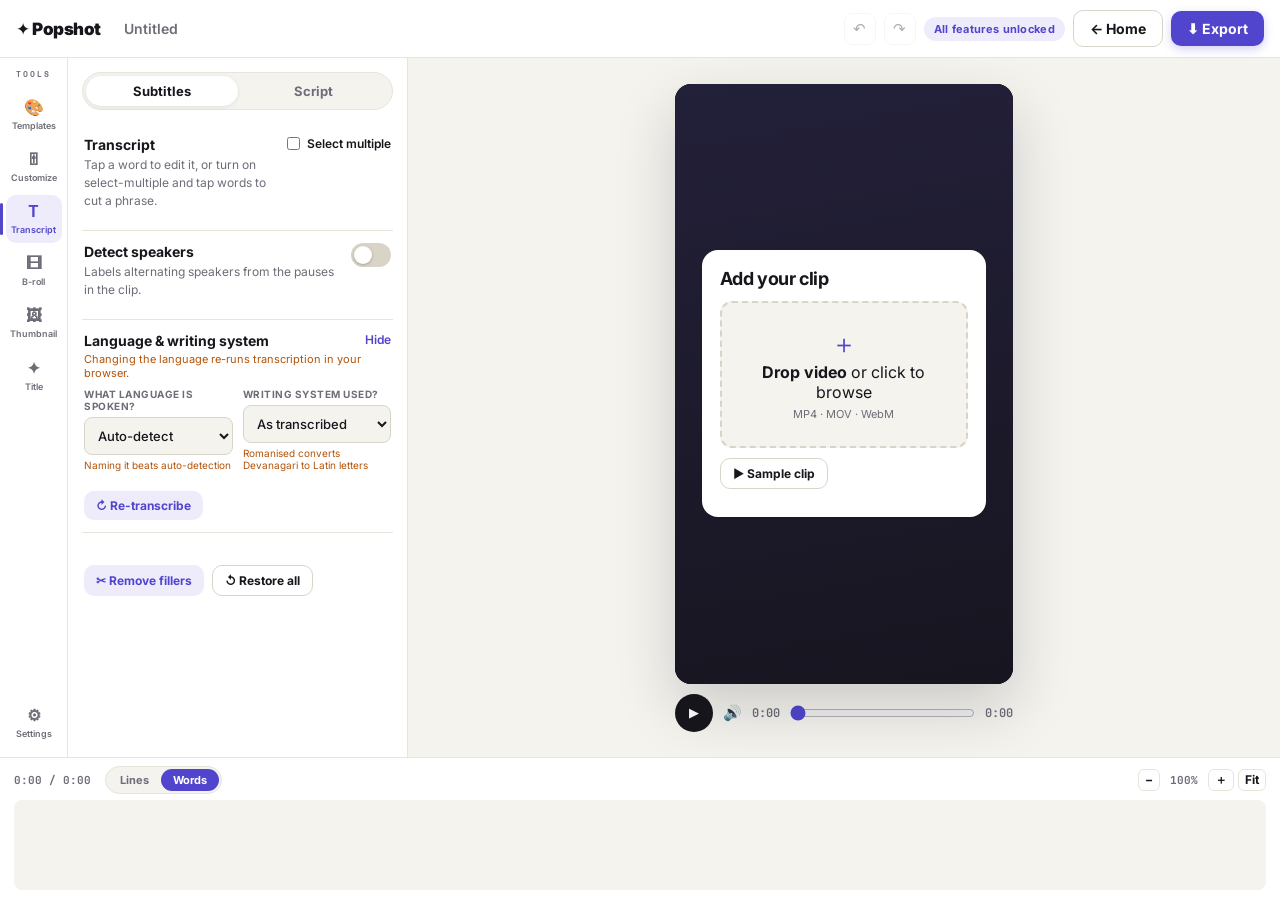
==== editor.html @ a03ca26f "Split-layer typography, live template previews, multilingual default - Engine: splitHero styles rend" ====
<!DOCTYPE html>
<html lang="en">
<head>
<meta charset="UTF-8">
<meta name="viewport" content="width=device-width, initial-scale=1.0">
<title>Popshot Editor</title>
<link rel="preconnect" href="https://fonts.googleapis.com">
<link rel="preconnect" href="https://fonts.gstatic.com" crossorigin>
<link id="gfonts" rel="stylesheet" href="">
<link rel="stylesheet" href="css/editor.css">
</head>
<body>

<header class="topbar">
  <a class="logo" href="index.html">✦ Popshot</a>
  <input class="proj-name" id="projName" value="Untitled" spellcheck="false" aria-label="Project name">
  <div class="topbar-right">
    <button class="tb-icon" id="undoBtn" title="Undo (⌘Z)" disabled>↶</button>
    <button class="tb-icon" id="redoBtn" title="Redo (⇧⌘Z)" disabled>↷</button>
    <span class="pill pill-soft">All features unlocked</span>
    <a class="btn btn-plain" href="index.html">← Home</a>
    <button class="btn btn-primary" id="exportOpenBtn">⬇ Export</button>
  </div>
</header>

<div class="studio">

  <!-- ── Tool rail ─────────────────────────────────────────────── -->
  <nav class="rail" id="rail">
    <span class="rail-label">TOOLS</span>
    <button class="rail-btn" data-tool="templates" title="Templates"><i>🎨</i><span>Templates</span></button>
    <button class="rail-btn" data-tool="customize" title="Customize"><i>🎚</i><span>Customize</span></button>
    <button class="rail-btn active" data-tool="transcript" title="Transcript"><i>T</i><span>Transcript</span></button>
    <button class="rail-btn" data-tool="broll" title="B-roll"><i>🎞</i><span>B-roll</span></button>
    <button class="rail-btn" data-tool="thumbnail" title="Thumbnail"><i>🖼</i><span>Thumbnail</span></button>
    <button class="rail-btn" data-tool="title" title="Title"><i>✦</i><span>Title</span></button>
    <button class="rail-btn rail-bottom" data-tool="settings" title="Settings"><i>⚙︎</i><span>Settings</span></button>
  </nav>

  <!-- ── Tool panel ────────────────────────────────────────────── -->
  <aside class="tool-panel" id="toolPanel">

    <!-- TRANSCRIPT -->
    <section class="tp" id="tp-transcript">
      <div class="tp-tabs">
        <button class="tp-tab active" data-ttab="subtitles">Subtitles</button>
        <button class="tp-tab" data-ttab="script">Script</button>
      </div>

      <div id="ttab-subtitles">
        <div class="tp-block">
          <div class="tp-row">
            <div>
              <h3>Transcript</h3>
              <p class="tp-hint">Tap a word to edit it, or turn on select-multiple and tap words to cut a phrase.</p>
            </div>
            <label class="tp-check"><input type="checkbox" id="multiSelect"> Select multiple</label>
          </div>
          <div class="tp-actions" id="multiActions" hidden>
            <button class="btn btn-small" id="cutSelBtn">✂ Cut selected</button>
            <button class="btn btn-small btn-plain" id="clearSelBtn">Clear</button>
          </div>
        </div>

        <div class="tp-block tp-row">
          <div>
            <h3>Detect speakers</h3>
            <p class="tp-hint">Labels alternating speakers from the pauses in the clip.</p>
          </div>
          <label class="switch"><input type="checkbox" id="speakersToggle"><span></span></label>
        </div>

        <div class="tp-block">
          <div class="tp-row">
            <h3>Language &amp; writing system</h3>
            <button class="tp-link" id="langHide">Hide</button>
          </div>
          <div id="langBody">
            <p class="tp-warn">Changing the language re-runs transcription in your browser.</p>
            <div class="tp-two">
              <label class="tp-field"><span>WHAT LANGUAGE IS SPOKEN?</span>
                <select id="langSel">
                  <option value="">Auto-detect</option>
                  <option value="en">English</option>
                  <option value="hi">Hindi</option>
                  <option value="es">Spanish</option>
                  <option value="fr">French</option>
                  <option value="de">German</option>
                  <option value="pt">Portuguese</option>
                  <option value="ar">Arabic</option>
                </select>
                <small>Naming it beats auto-detection</small>
              </label>
              <label class="tp-field"><span>WRITING SYSTEM USED?</span>
                <select id="scriptSel">
                  <option value="native">As transcribed</option>
                  <option value="roman">Romanised — kya haal</option>
                </select>
                <small>Romanised converts Devanagari to Latin letters</small>
              </label>
            </div>
            <button class="btn btn-small" id="retranscribeBtn">↻ Re-transcribe</button>
          </div>
        </div>

        <div class="tp-lines" id="tpLines"></div>
        <div class="tp-block tp-actions">
          <button class="btn btn-small" id="fillerBtn">✂ Remove fillers</button>
          <button class="btn btn-small btn-plain" id="restoreBtn">↺ Restore all</button>
          <span class="tp-count" id="wordCount"></span>
        </div>
      </div>

      <div id="ttab-script" hidden>
        <div class="tp-block">
          <h3>Script</h3>
          <p class="tp-hint">The clip as prose — cut words are struck through. Copy it anywhere.</p>
          <div class="script-view" id="scriptView"></div>
          <button class="btn btn-small" id="copyScriptBtn">⧉ Copy script</button>
        </div>
      </div>
    </section>

    <!-- TEMPLATES -->
    <section class="tp" id="tp-templates" hidden>
      <div class="tp-block">
        <h3>Templates</h3>
        <p class="tp-hint">Every style sets the fonts, colors, emphasis and motion. The words stay.</p>
      </div>
      <div class="cat-tabs" id="catTabs"></div>
      <p class="cat-desc" id="catDesc"></p>
      <div class="style-grid" id="styleGrid"></div>
    </section>

    <!-- CUSTOMIZE -->
    <section class="tp" id="tp-customize" hidden>
      <div class="tp-block">
        <h3>Customize <span class="ft-style" id="ftStyleName"></span></h3>
        <p class="tp-hint">Fine-tune the selected style — or drag the caption right on the video.</p>
      </div>
      <div class="tp-block ft-grid">
        <label class="tp-field"><span>Text size <b id="ftSizeVal">100%</b></span>
          <input type="range" id="ftSize" min="60" max="170" value="100" step="5">
        </label>
        <label class="tp-field"><span>Vertical position <b id="ftPosVal">auto</b></span>
          <input type="range" id="ftPos" min="15" max="90" value="74" step="1">
        </label>
        <label class="tp-field" id="ftHeroRow" hidden><span>Hero word position <b id="ftHeroVal">auto</b></span>
          <input type="range" id="ftHero" min="6" max="90" value="17" step="1">
        </label>
        <label class="tp-field"><span>Words per caption <b id="ftWordsVal">auto</b></span>
          <input type="range" id="ftWords" min="1" max="8" value="4" step="1">
        </label>
        <label class="tp-field"><span>Letter case</span>
          <select id="ftCase">
            <option value="">Style default</option>
            <option value="upper">UPPERCASE</option>
            <option value="lower">lowercase</option>
            <option value="none">As spoken</option>
          </select>
        </label>
        <label class="tp-field color-field"><span>Text color</span>
          <input type="color" id="ftText" value="#ffffff">
        </label>
        <label class="tp-field color-field"><span>Highlight color</span>
          <input type="color" id="ftActive" value="#ffe600">
        </label>
      </div>
      <div class="tp-block">
        <button class="btn btn-small btn-plain" id="ftReset">↺ Reset to style defaults</button>
      </div>
      <div class="tp-block" id="speakerCard" hidden>
        <h3>Speaker label</h3>
        <div class="tp-two">
          <label class="tp-field"><span>Name</span><input type="text" id="spkName" placeholder="Neha Sharma"></label>
          <label class="tp-field"><span>Role</span><input type="text" id="spkRole" placeholder="Founder"></label>
        </div>
      </div>
    </section>

    <!-- B-ROLL -->
    <section class="tp" id="tp-broll" hidden>
      <div class="tp-block">
        <h3>B-roll</h3>
        <p class="tp-hint">Cutaway images or clips that cover the video while your captions keep going. Paste or drop anywhere, or add at the playhead below. Drag blocks on the timeline to move and trim.</p>
        <button class="btn btn-small" id="brollAddBtn">＋ Add at playhead</button>
        <input type="file" id="brollFile" accept="image/*,video/*" hidden>
      </div>
      <div class="tp-block">
        <div class="broll-list" id="brollList"><p class="tp-hint">No b-roll yet.</p></div>
      </div>
    </section>

    <!-- THUMBNAIL -->
    <section class="tp" id="tp-thumbnail" hidden>
      <div class="tp-block">
        <h3>Thumbnail</h3>
        <p class="tp-hint">Four cover concepts from the same clip.</p>
        <label class="tp-field"><span>Frame</span>
          <input type="range" id="thumbScrub" min="0" max="100" value="12" step="0.1">
        </label>
      </div>
      <div class="concept-grid" id="conceptGrid">
        <button class="concept" data-style="clean"><canvas width="180" height="320"></canvas><span>Clean frame</span></button>
        <button class="concept selected" data-style="bold"><canvas width="180" height="320"></canvas><span>Bold text</span></button>
        <button class="concept" data-style="tape"><canvas width="180" height="320"></canvas><span>Tape highlight</span></button>
        <button class="concept" data-style="scene"><canvas width="180" height="320"></canvas><span>Stylized scene</span></button>
      </div>
      <div class="tp-block">
        <label class="tp-field"><span>Thumbnail text</span>
          <input type="text" id="thumbText" placeholder="Uses your hook by default">
        </label>
        <button class="btn btn-small" id="thumbDownload">⬇ Download selected (PNG)</button>
      </div>
    </section>

    <!-- TITLE -->
    <section class="tp" id="tp-title" hidden>
      <div class="tp-block">
        <h3>Title / Hook</h3>
        <p class="tp-hint">Your strongest opening lines, scored from the transcript.</p>
      </div>
      <div class="tp-block">
        <div class="hook-list" id="hookList"></div>
        <label class="tp-field"><span>Or write your own</span>
          <input type="text" id="hookCustom" placeholder="Type a custom hook line…">
        </label>
        <label class="tp-check" style="margin-top:8px"><input type="checkbox" id="hookBurn"> Burn the hook into the video as an opening title (first 2.5 s)</label>
      </div>
    </section>

    <!-- SETTINGS -->
    <section class="tp" id="tp-settings" hidden>
      <div class="tp-block">
        <h3>Settings</h3>
        <label class="tp-field"><span>Transcription model (Whisper, in-browser)</span>
          <select id="modelSel">
            <option value="balanced" selected>Multilingual · Hindi, English &amp; mixed (base)</option>
            <option value="fast">Fast · English only (tiny)</option>
          </select>
          <small>Runs in your browser — nothing is uploaded.</small>
        </label>
      </div>
      <div class="tp-block">
        <h3>Clip</h3>
        <p class="tp-hint" id="clipInfo">No clip loaded.</p>
        <button class="btn btn-small btn-plain" id="replaceClipBtn">Replace clip…</button>
      </div>
    </section>
  </aside>

  <!-- ── Stage ─────────────────────────────────────────────────── -->
  <main class="stage">
    <div class="stage-inner">
      <div class="canvas-wrap" id="canvasWrap">
        <div class="canvas-pills">
          <button class="cpill" id="safeBtn">Safe zone</button>
          <button class="cpill cpill-hero" id="cutoutBtn">✨ Get sharper cutouts</button>
          <div class="cpill-select">
            <select id="aspectSel" aria-label="Aspect ratio">
              <option value="9:16" selected>9:16</option>
              <option value="1:1">1:1</option>
              <option value="16:9">16:9</option>
            </select>
          </div>
        </div>
        <canvas id="previewCanvas" width="540" height="960"></canvas>

        <!-- empty state / upload overlay -->
        <div class="stage-empty" id="stageEmpty">
          <div class="se-card">
            <h2>Add your clip</h2>
            <div class="se-drop" id="dropzone">
              <div class="se-plus">＋</div>
              <p><strong>Drop video</strong> or click to browse</p>
              <span>MP4 · MOV · WebM</span>
              <input type="file" id="fileInput" accept="video/*" hidden>
            </div>
            <div class="se-samples" id="sampleRow">
              <button class="btn btn-small btn-plain" data-sample="assets/demo.mp4">▶ Sample clip</button>
            </div>
            <div id="transcribeCard" hidden>
              <button class="btn btn-primary" id="transcribeBtn" style="width:100%">Transcribe clip →</button>
              <button class="tp-link" id="manualBtn" style="margin-top:8px">Or paste the transcript manually</button>
              <div class="progress" id="transcribeProgress" hidden>
                <div class="progress-msg" id="progressMsg"></div>
                <div class="bar"><div class="bar-fill indeterminate"></div></div>
              </div>
              <div id="manualBox" hidden>
                <textarea id="manualText" rows="4" placeholder="Paste what you say in the clip…"></textarea>
                <button class="btn btn-primary" id="manualGo" style="width:100%">Use this transcript →</button>
              </div>
            </div>
          </div>
        </div>
      </div>

      <div class="transport">
        <button id="playBtn" class="t-play" title="Play / pause (Space)">▶</button>
        <button id="muteBtn" class="t-icon" title="Mute">🔊</button>
        <span class="t-time" id="timeCur">0:00</span>
        <input type="range" id="scrubber" min="0" max="100" value="0" step="0.01">
        <span class="t-time" id="timeDur">0:00</span>
      </div>
    </div>
  </main>
</div>

<!-- ── Timeline ─────────────────────────────────────────────── -->
<footer class="timeline-bar" id="timelineBar">
  <div class="tl-head">
    <span class="tl-time" id="tlTime">0:00 / 0:00</span>
    <div class="tl-modes">
      <button class="tl-mode" data-mode="lines">Lines</button>
      <button class="tl-mode active" data-mode="words">Words</button>
    </div>
    <span class="tl-sel" id="tlSel"></span>
    <div class="tl-zoom">
      <button class="tl-btn" id="tlZoomOut" title="Zoom out">−</button>
      <span class="tl-zoom-val" id="tlZoomVal">100%</span>
      <button class="tl-btn" id="tlZoomIn" title="Zoom in">＋</button>
      <button class="tl-btn tl-fit" id="tlFit">Fit</button>
    </div>
  </div>
  <div class="tl-canvas-wrap"><canvas id="timelineCanvas"></canvas></div>
</footer>

<!-- ── Export modal ─────────────────────────────────────────── -->
<div class="modal-back" id="exportModal" hidden>
  <div class="modal">
    <div class="modal-head">
      <h2>Export your short</h2>
      <button class="tb-icon" id="exportCloseBtn">✕</button>
    </div>
    <p class="tp-hint">The export renders the exact composition in the preview — captions, b-roll, hook and all.</p>
    <div class="export-meta" id="exportMeta"></div>
    <button class="btn btn-primary btn-big" id="exportBtn">⬇ Render &amp; download</button>
    <button class="btn btn-plain" id="cancelExportBtn" hidden>Cancel</button>
    <div class="progress" id="exportProgress" hidden>
      <div class="progress-msg" id="exportMsg">Rendering…</div>
      <div class="bar"><div class="bar-fill" id="exportBar" style="width:0%"></div></div>
    </div>
    <p class="tp-hint" id="exportNote"></p>
    <div class="export-done" id="exportDone" hidden>
      <h3>✅ Ready to post</h3>
      <p id="exportDoneMsg"></p>
      <a class="btn btn-primary" id="downloadLink" download>Save video</a>
    </div>
  </div>
</div>

<div class="toast" id="toast" hidden></div>
<video id="srcVideo" playsinline crossorigin="anonymous" style="display:none"></video>

<script type="module" src="js/editor.js"></script>
</body>
</html>
---- css/editor.css ----
/* Popshot editor — light studio (matches the landing's cream + indigo) */
:root {
  --bg: #f4f3ee;
  --bg2: #ffffff;
  --panel: #ffffff;
  --line: #e7e5db;
  --line2: #d8d5c8;
  --text: #16161c;
  --muted: #6d6d78;
  --brand: #5145cd;
  --brand-dark: #3f35a8;
  --brand-soft: #eeecfb;
  --yellow: #ffe600;
  --teal: #0d9488;
  --radius: 14px;
}

* { box-sizing: border-box; margin: 0; padding: 0; }
[hidden] { display: none !important; }
html, body { height: 100%; }
body {
  font-family: Inter, -apple-system, system-ui, sans-serif;
  background: var(--bg);
  color: var(--text);
  display: flex; flex-direction: column;
  overflow: hidden;
}

/* ── Top bar ─────────────────────────────────────────────── */
.topbar {
  display: flex; align-items: center; gap: 14px;
  padding: 10px 16px;
  background: var(--bg2);
  border-bottom: 1px solid var(--line);
  flex: none; z-index: 30;
}
.logo { font-weight: 900; font-size: 17px; color: var(--text); text-decoration: none; letter-spacing: -0.5px; }
.proj-name {
  border: 1px solid transparent; background: transparent; font: 600 14px Inter;
  color: var(--muted); padding: 5px 8px; border-radius: 8px; width: 130px;
}
.proj-name:hover, .proj-name:focus { border-color: var(--line2); background: var(--bg); outline: none; color: var(--text); }
.topbar-right { margin-left: auto; display: flex; align-items: center; gap: 8px; }
.tb-icon {
  width: 32px; height: 32px; border-radius: 8px; border: 1px solid var(--line);
  background: var(--bg2); color: var(--text); font-size: 15px; cursor: pointer;
}
.tb-icon:hover:not(:disabled) { background: var(--bg); }
.tb-icon:disabled { opacity: .35; cursor: default; }
.pill { font: 700 11px Inter; padding: 5px 10px; border-radius: 999px; letter-spacing: .3px; }
.pill-soft { background: var(--brand-soft); color: var(--brand); }
@media (max-width: 900px) { .pill-soft { display: none; } .proj-name { display: none; } }

.btn {
  display: inline-block; border: none; border-radius: 10px; cursor: pointer;
  font: 700 14px Inter; padding: 9px 16px; text-decoration: none; color: var(--text);
  text-align: center;
}
.btn-primary { background: var(--brand); color: #fff; box-shadow: 0 3px 10px rgba(81,69,205,.25); }
.btn-primary:hover { background: var(--brand-dark); }
.btn-plain { background: var(--bg2); border: 1px solid var(--line2); }
.btn-plain:hover { border-color: var(--muted); }
.btn-small { font-size: 12px; padding: 7px 12px; background: var(--brand-soft); color: var(--brand); }
.btn-small:hover { background: #e2ddf7; }
.btn-small.btn-plain { background: var(--bg2); color: var(--text); }
.btn-big { font-size: 16px; padding: 13px 22px; width: 100%; }
.btn:disabled { opacity: .5; cursor: default; }

/* ── Studio layout ───────────────────────────────────────── */
.studio { flex: 1; display: flex; min-height: 0; }

/* Tool rail */
.rail {
  width: 68px; flex: none; background: var(--bg2); border-right: 1px solid var(--line);
  display: flex; flex-direction: column; align-items: center; gap: 4px; padding: 10px 6px;
}
.rail-label { font: 800 8px "Space Mono", monospace; letter-spacing: 2px; color: var(--muted); margin-bottom: 6px; }
.rail-btn {
  width: 56px; padding: 8px 2px; border: none; background: none; border-radius: 10px;
  display: flex; flex-direction: column; align-items: center; gap: 3px; cursor: pointer;
  color: var(--muted); position: relative;
}
.rail-btn i { font-style: normal; font-size: 16px; font-weight: 800; }
.rail-btn span { font: 600 9px Inter; }
.rail-btn:hover { background: var(--bg); color: var(--text); }
.rail-btn.active { background: var(--brand-soft); color: var(--brand); }
.rail-btn.active::before {
  content: ''; position: absolute; left: -6px; top: 8px; bottom: 8px; width: 3px;
  border-radius: 2px; background: var(--brand);
}
.rail-bottom { margin-top: auto; }

/* Tool panel */
.tool-panel {
  width: 340px; flex: none; background: var(--bg2); border-right: 1px solid var(--line);
  overflow-y: auto; padding: 14px;
}
@media (max-width: 980px) { .tool-panel { width: 280px; } }
.tp-tabs {
  display: flex; background: var(--bg); border: 1px solid var(--line); border-radius: 999px;
  padding: 3px; margin-bottom: 14px;
}
.tp-tab {
  flex: 1; border: none; background: none; font: 700 13px Inter; color: var(--muted);
  padding: 7px; border-radius: 999px; cursor: pointer;
}
.tp-tab.active { background: var(--bg2); color: var(--text); box-shadow: 0 1px 4px rgba(0,0,0,.08); }

.tp-block { padding: 12px 2px; border-bottom: 1px solid var(--line); }
.tp-block:last-child { border-bottom: none; }
.tp-block h3 { font-size: 14px; margin-bottom: 3px; }
.tp-row { display: flex; align-items: flex-start; justify-content: space-between; gap: 10px; }
.tp-hint { color: var(--muted); font-size: 12px; line-height: 1.5; margin-bottom: 8px; }
.tp-warn { color: #b45309; font-size: 11px; margin-bottom: 8px; }
.tp-link { border: none; background: none; color: var(--brand); font: 600 12px Inter; cursor: pointer; padding: 0; }
.tp-count { margin-left: auto; color: var(--muted); font: 600 11px Inter; align-self: center; }
.tp-actions { display: flex; gap: 8px; margin-top: 8px; }
.tp-two { display: grid; grid-template-columns: 1fr 1fr; gap: 10px; margin-bottom: 10px; }
.tp-field { display: block; margin-bottom: 10px; }
.tp-field > span { display: block; font: 700 10px Inter; letter-spacing: .5px; color: var(--muted); margin-bottom: 5px; }
.tp-field > span b { color: var(--text); float: right; }
.tp-field small { display: block; color: #b45309; font-size: 10px; margin-top: 4px; }
.tp-field input[type=text], .tp-field select, #manualBox textarea {
  width: 100%; background: var(--bg); color: var(--text);
  border: 1px solid var(--line2); border-radius: 8px; padding: 9px; font: 500 13px Inter;
}
.tp-field input[type=range] { width: 100%; accent-color: var(--brand); }
.tp-check { display: flex; align-items: center; gap: 7px; font: 600 12px Inter; cursor: pointer; white-space: nowrap; }
.tp-check input { accent-color: var(--brand); }

/* toggle switch */
.switch { position: relative; display: inline-block; width: 40px; height: 24px; flex: none; }
.switch input { opacity: 0; width: 0; height: 0; }
.switch span {
  position: absolute; inset: 0; border-radius: 999px; background: var(--line2);
  transition: background .15s; cursor: pointer;
}
.switch span::before {
  content: ''; position: absolute; width: 18px; height: 18px; border-radius: 50%;
  background: #fff; top: 3px; left: 3px; transition: left .15s; box-shadow: 0 1px 3px rgba(0,0,0,.25);
}
.switch input:checked + span { background: var(--brand); }
.switch input:checked + span::before { left: 19px; }

/* transcript lines */
.tp-lines { padding: 6px 0; max-height: 44vh; overflow-y: auto; }
.tp-line { display: flex; gap: 8px; padding: 8px 2px; align-items: flex-start; border-radius: 10px; }
.tp-line.current { background: var(--brand-soft); }
.tp-line-time {
  flex: none; font: 700 10px "JetBrains Mono", monospace; color: var(--muted);
  background: var(--bg); border-radius: 6px; padding: 4px 6px; margin-top: 2px;
}
.tp-line-spk { flex: none; font: 800 9px Inter; color: var(--teal); margin-top: 6px; }
.tp-line-words { flex: 1; line-height: 2; }
.tp-word { display: inline-flex; align-items: baseline; margin-right: 2px; border-radius: 6px; padding: 1px 2px 1px 4px; cursor: pointer; }
.tp-word:hover { background: var(--bg); }
.tp-word.playing { background: var(--brand); color: #fff; }
.tp-word.cut { opacity: .4; text-decoration: line-through; }
.tp-word.msel { background: #ffe9a8; }
.tp-word .x { font-size: 9px; color: var(--line2); margin-left: 3px; padding: 1px 2px; }
.tp-word:hover .x { color: var(--muted); }
.tp-word .x:hover { color: #b3261e; }
.tp-word input {
  border: 1px solid var(--brand); border-radius: 6px; font: inherit; width: 84px; padding: 0 4px;
  background: var(--bg2); color: var(--text);
}
.script-view {
  background: var(--bg); border: 1px solid var(--line); border-radius: 10px;
  padding: 12px; font-size: 13px; line-height: 1.8; margin-bottom: 10px; max-height: 50vh; overflow-y: auto;
}
.script-view .cut { opacity: .45; text-decoration: line-through; }

/* templates */
.cat-tabs { display: flex; gap: 6px; flex-wrap: wrap; margin: 8px 0; }
.cat-tab {
  background: var(--bg); border: 1px solid var(--line2); color: var(--muted);
  font: 700 11px Inter; padding: 6px 10px; border-radius: 999px; cursor: pointer;
}
.cat-tab .ai { color: var(--brand); font-size: 9px; vertical-align: super; }
.cat-tab.active { background: var(--text); color: var(--bg2); border-color: var(--text); }
.cat-desc { color: var(--muted); font-size: 12px; margin-bottom: 10px; }
.style-grid { display: grid; grid-template-columns: repeat(2, 1fr); gap: 10px; }
.style-card {
  position: relative; border: 2px solid var(--line); border-radius: 12px;
  background: #000; cursor: pointer; overflow: hidden; display: flex; flex-direction: column;
}
.style-card:hover { border-color: var(--muted); }
.style-card.selected { border-color: var(--brand); box-shadow: 0 0 0 3px rgba(81,69,205,.25); }
.style-card canvas { width: 100%; aspect-ratio: 3/4; object-fit: cover; display: block; }
.style-name {
  font: 700 11px Inter; padding: 7px 9px; background: var(--bg2); color: var(--text);
  display: flex; justify-content: space-between; align-items: center; gap: 6px;
}
.style-tier { font: 700 8px Inter; color: var(--muted); letter-spacing: .5px; }
.badge {
  position: absolute; top: 7px; left: 7px; font: 800 8px Inter; letter-spacing: .8px;
  padding: 3px 6px; border-radius: 4px; background: var(--yellow); color: #000; z-index: 2;
}
.badge.trending { background: var(--brand); color: #fff; }
.ft-style { color: var(--muted); font-weight: 600; }
.ft-grid .tp-field { margin-bottom: 12px; }
.color-field input[type=color] {
  width: 100%; height: 32px; border: 1px solid var(--line2); border-radius: 8px;
  background: var(--bg); padding: 2px; cursor: pointer;
}

/* b-roll list */
.broll-list { display: flex; flex-direction: column; gap: 8px; }
.broll-item {
  display: flex; align-items: center; gap: 10px; background: var(--bg);
  border: 1px solid var(--line); border-radius: 10px; padding: 8px 10px;
}
.broll-item img, .broll-item video { width: 44px; height: 44px; object-fit: cover; border-radius: 6px; flex: none; }
.broll-item .bi-meta { flex: 1; min-width: 0; }
.broll-item .bi-name { font: 700 12px Inter; white-space: nowrap; overflow: hidden; text-overflow: ellipsis; }
.broll-item .bi-time { font: 600 10px "JetBrains Mono", monospace; color: var(--muted); }
.broll-item .bi-del { border: none; background: none; color: var(--muted); cursor: pointer; font-size: 13px; }
.broll-item .bi-del:hover { color: #b3261e; }

/* thumbnails */
.concept-grid { display: grid; grid-template-columns: repeat(2, 1fr); gap: 10px; padding: 10px 0; }
.concept {
  border: 2px solid var(--line); border-radius: 10px; background: #000; cursor: pointer;
  padding: 0; overflow: hidden; display: flex; flex-direction: column; color: var(--muted);
}
.concept:hover { border-color: var(--muted); }
.concept.selected { border-color: var(--brand); box-shadow: 0 0 0 3px rgba(81,69,205,.22); color: var(--text); }
.concept canvas { width: 100%; display: block; aspect-ratio: 9/16; object-fit: cover; }
.concept.wide canvas { aspect-ratio: 16/9; }
.concept.square canvas { aspect-ratio: 1/1; }
.concept span { font: 700 10px Inter; padding: 6px; background: var(--bg2); }

/* hooks */
.hook-list { display: flex; flex-direction: column; gap: 8px; margin-bottom: 12px; }
.hook-item {
  text-align: left; background: var(--bg); border: 1px solid var(--line);
  color: var(--text); border-radius: 10px; padding: 11px 12px; cursor: pointer;
  font: 600 13px Inter;
}
.hook-item:hover { border-color: var(--muted); }
.hook-item.selected { border-color: var(--brand); background: var(--brand-soft); }
.hook-item .score { float: right; color: var(--muted); font: 700 9px "JetBrains Mono", monospace; margin-top: 2px; }

/* ── Stage ───────────────────────────────────────────────── */
.stage { flex: 1; min-width: 0; display: flex; align-items: center; justify-content: center; padding: 14px; overflow: hidden; }
.stage-inner { display: flex; flex-direction: column; align-items: center; gap: 10px; max-height: 100%; }
.canvas-wrap {
  position: relative; border-radius: 16px; overflow: hidden; background: #000;
  box-shadow: 0 24px 60px rgba(22,22,28,.18);
  /* explicit height + aspect-ratio derive a stable width on every viewport */
  height: min(calc(100vh - 300px), 640px);
  aspect-ratio: 9/16;
}
.canvas-wrap.square { aspect-ratio: 1/1; height: min(calc(100vh - 340px), 520px); }
.canvas-wrap.wide { aspect-ratio: 16/9; height: auto; width: min(56vw, 720px); }
#previewCanvas { height: 100%; width: 100%; display: block; touch-action: none; }
.canvas-pills {
  position: absolute; top: 10px; left: 10px; right: 10px; z-index: 5;
  display: flex; align-items: center; gap: 8px;
}
.cpill {
  border: none; border-radius: 999px; padding: 6px 11px; cursor: pointer;
  font: 700 11px Inter; background: rgba(20,20,26,.55); color: #fff; backdrop-filter: blur(6px);
}
.cpill.on { background: var(--yellow); color: #000; }
.cpill-hero { margin-inline: auto; background: rgba(255,255,255,.92); color: var(--brand); }
.cpill-hero.on { background: var(--brand); color: #fff; }
.cpill-select select {
  border: none; border-radius: 999px; padding: 6px 8px; cursor: pointer;
  font: 700 11px Inter; background: rgba(20,20,26,.55); color: #fff; backdrop-filter: blur(6px);
  appearance: none; -webkit-appearance: none; text-align: center;
}

/* empty state */
.stage-empty {
  position: absolute; inset: 0; z-index: 6; display: flex; align-items: center; justify-content: center;
  background: linear-gradient(170deg, #23203a, #17151f);
  overflow-y: auto; padding: 14px;
}
.se-card { width: min(320px, 92%); background: var(--bg2); border-radius: 16px; padding: 18px; }
.se-card h2 { font-size: 18px; margin-bottom: 12px; letter-spacing: -0.4px; }
.se-drop {
  border: 2px dashed var(--line2); border-radius: 12px; padding: 24px 12px; text-align: center;
  cursor: pointer; margin-bottom: 10px; background: var(--bg);
}
.se-drop:hover, .se-drop.drag { border-color: var(--brand); background: var(--brand-soft); }
.se-plus { font-size: 26px; color: var(--brand); }
.se-drop span { color: var(--muted); font-size: 11px; }
.se-samples { display: flex; gap: 8px; flex-wrap: wrap; margin-bottom: 10px; }
#manualBox textarea { margin: 8px 0; resize: vertical; }

/* transport */
.transport { display: flex; align-items: center; gap: 10px; width: 100%; max-width: 560px; }
.t-play {
  width: 38px; height: 38px; border-radius: 50%; border: none;
  background: var(--text); color: #fff; font-size: 13px; cursor: pointer; flex: none;
}
.t-play:hover { background: var(--brand); }
.t-icon { border: none; background: none; font-size: 15px; cursor: pointer; }
.t-time { font: 600 12px "JetBrains Mono", monospace; color: var(--muted); }
#scrubber { flex: 1; accent-color: var(--brand); }

/* ── Timeline bar ────────────────────────────────────────── */
.timeline-bar {
  flex: none; background: var(--bg2); border-top: 1px solid var(--line);
  padding: 8px 14px 10px;
}
.tl-head { display: flex; align-items: center; gap: 14px; margin-bottom: 6px; flex-wrap: wrap; }
.tl-time { font: 700 11px "JetBrains Mono", monospace; color: var(--muted); }
.tl-modes { display: flex; background: var(--bg); border: 1px solid var(--line); border-radius: 999px; padding: 2px; }
.tl-mode { border: none; background: none; font: 700 11px Inter; color: var(--muted); padding: 4px 12px; border-radius: 999px; cursor: pointer; }
.tl-mode.active { background: var(--brand); color: #fff; }
.tl-sel { font: 700 11px "JetBrains Mono", monospace; color: var(--brand); }
.tl-zoom { margin-left: auto; display: flex; align-items: center; gap: 4px; }
.tl-btn {
  height: 22px; min-width: 22px; padding: 0 6px; border-radius: 6px; border: 1px solid var(--line);
  background: var(--bg2); color: var(--text); font: 700 12px Inter; cursor: pointer; line-height: 1;
}
.tl-btn:hover { border-color: var(--muted); }
.tl-zoom-val { font: 700 11px "JetBrains Mono", monospace; color: var(--muted); min-width: 40px; text-align: center; }
.tl-canvas-wrap { width: 100%; }
#timelineCanvas { width: 100%; height: 90px; display: block; border-radius: 8px; background: var(--bg); touch-action: none; }

/* ── Progress / modal / toast ────────────────────────────── */
.progress { margin-top: 12px; }
.progress-msg { font: 600 11px "JetBrains Mono", monospace; color: var(--muted); margin-bottom: 6px; }
.bar { height: 6px; border-radius: 3px; background: var(--bg); border: 1px solid var(--line); overflow: hidden; }
.bar-fill { height: 100%; background: linear-gradient(90deg, var(--brand), #8b5cf6); border-radius: 3px; transition: width .2s; }
.bar-fill.indeterminate { width: 40%; animation: slide 1.2s ease-in-out infinite alternate; }
@keyframes slide { from { margin-left: 0; } to { margin-left: 60%; } }

.modal-back {
  position: fixed; inset: 0; z-index: 100; background: rgba(22,22,28,.45);
  display: flex; align-items: center; justify-content: center; backdrop-filter: blur(3px);
}
.modal {
  width: min(440px, 92vw); background: var(--bg2); border-radius: 18px; padding: 22px;
  box-shadow: 0 30px 80px rgba(0,0,0,.3); max-height: 88vh; overflow-y: auto;
}
.modal-head { display: flex; justify-content: space-between; align-items: center; margin-bottom: 6px; }
.modal-head h2 { font-size: 19px; letter-spacing: -0.4px; }
.export-meta {
  font: 600 12px "JetBrains Mono", monospace; color: var(--muted); line-height: 1.8;
  background: var(--bg); border: 1px solid var(--line); border-radius: 10px; padding: 12px; margin: 12px 0;
}
.export-done { border-top: 1px solid var(--line); margin-top: 14px; padding-top: 14px; }
.export-done p { color: var(--muted); font-size: 13px; margin: 6px 0 12px; }

.toast {
  position: fixed; bottom: 24px; left: 50%; transform: translateX(-50%);
  background: var(--text); color: #fff;
  padding: 11px 18px; border-radius: 10px; font: 600 13px Inter; z-index: 200;
  box-shadow: 0 10px 40px rgba(0,0,0,.3); max-width: 90vw;
}

/* ── Narrow screens ──────────────────────────────────────── */
@media (max-width: 860px) {
  body { overflow: auto; }
  .studio { flex-direction: column; }
  .rail { width: 100%; flex-direction: row; overflow-x: auto; padding: 6px; }
  .rail-label { display: none; }
  .rail-btn.active::before { display: none; }
  .rail-bottom { margin-top: 0; margin-left: auto; }
  .tool-panel { width: 100%; max-height: 40vh; border-right: none; border-bottom: 1px solid var(--line); }
  .canvas-wrap { height: min(60vh, calc(92vw * 16 / 9)); }
  .canvas-wrap.square { height: min(60vh, 92vw); }
  .canvas-wrap.wide { width: 92vw; height: auto; }
}
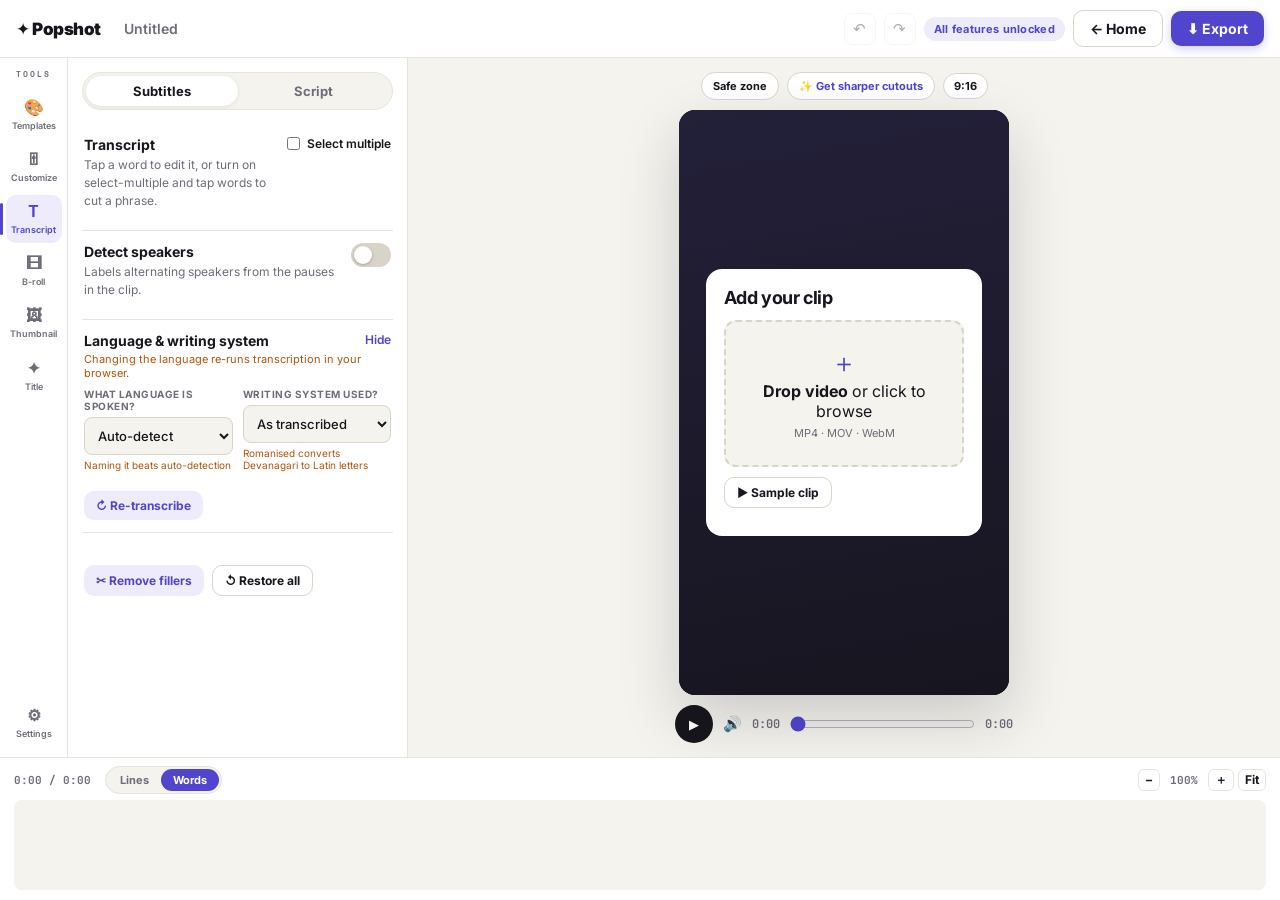
==== commit 10e9811b: "Judgment pass: smart hero placement, clean phrase grouping, visible chrome - heroSpot(): samples the" ====
--- a/editor.html
+++ b/editor.html
@@ -252,18 +252,18 @@
   <!-- ── Stage ─────────────────────────────────────────────────── -->
   <main class="stage">
     <div class="stage-inner">
+      <div class="canvas-pills">
+        <button class="cpill" id="safeBtn">Safe zone</button>
+        <button class="cpill cpill-hero" id="cutoutBtn">✨ Get sharper cutouts</button>
+        <div class="cpill-select">
+          <select id="aspectSel" aria-label="Aspect ratio">
+            <option value="9:16" selected>9:16</option>
+            <option value="1:1">1:1</option>
+            <option value="16:9">16:9</option>
+          </select>
+        </div>
+      </div>
       <div class="canvas-wrap" id="canvasWrap">
-        <div class="canvas-pills">
-          <button class="cpill" id="safeBtn">Safe zone</button>
-          <button class="cpill cpill-hero" id="cutoutBtn">✨ Get sharper cutouts</button>
-          <div class="cpill-select">
-            <select id="aspectSel" aria-label="Aspect ratio">
-              <option value="9:16" selected>9:16</option>
-              <option value="1:1">1:1</option>
-              <option value="16:9">16:9</option>
-            </select>
-          </div>
-        </div>
         <canvas id="previewCanvas" width="540" height="960"></canvas>
 
         <!-- empty state / upload overlay -->
--- a/css/editor.css
+++ b/css/editor.css
@@ -255,19 +255,19 @@
 .canvas-wrap.wide { aspect-ratio: 16/9; height: auto; width: min(56vw, 720px); }
 #previewCanvas { height: 100%; width: 100%; display: block; touch-action: none; }
 .canvas-pills {
-  position: absolute; top: 10px; left: 10px; right: 10px; z-index: 5;
-  display: flex; align-items: center; gap: 8px;
+  display: flex; align-items: center; gap: 8px; width: 100%; max-width: 560px;
+  justify-content: center;
 }
 .cpill {
-  border: none; border-radius: 999px; padding: 6px 11px; cursor: pointer;
-  font: 700 11px Inter; background: rgba(20,20,26,.55); color: #fff; backdrop-filter: blur(6px);
-}
-.cpill.on { background: var(--yellow); color: #000; }
-.cpill-hero { margin-inline: auto; background: rgba(255,255,255,.92); color: var(--brand); }
-.cpill-hero.on { background: var(--brand); color: #fff; }
+  border: 1px solid var(--line2); border-radius: 999px; padding: 6px 11px; cursor: pointer;
+  font: 700 11px Inter; background: var(--bg2); color: var(--text);
+}
+.cpill.on { background: var(--yellow); border-color: var(--yellow); color: #000; }
+.cpill-hero { background: var(--bg2); color: var(--brand); }
+.cpill-hero.on { background: var(--brand); border-color: var(--brand); color: #fff; }
 .cpill-select select {
-  border: none; border-radius: 999px; padding: 6px 8px; cursor: pointer;
-  font: 700 11px Inter; background: rgba(20,20,26,.55); color: #fff; backdrop-filter: blur(6px);
+  border: 1px solid var(--line2); border-radius: 999px; padding: 6px 10px; cursor: pointer;
+  font: 700 11px Inter; background: var(--bg2); color: var(--text);
   appearance: none; -webkit-appearance: none; text-align: center;
 }
 
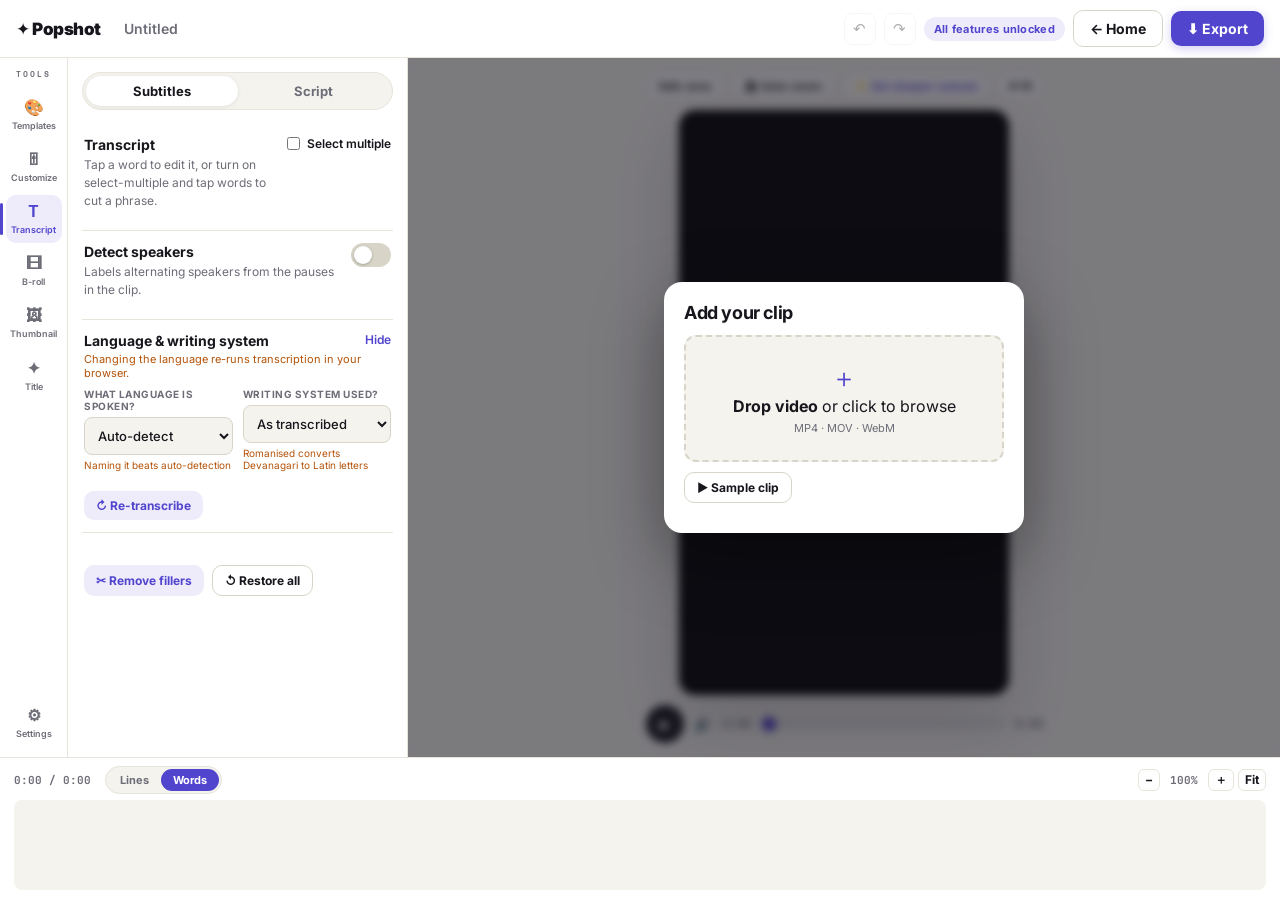
==== commit 73735051: "Setup overlay redesign, template speed, auto-zoom, hook score, emoji - Setup/upload card moved out o" ====
--- a/editor.html
+++ b/editor.html
@@ -226,6 +226,12 @@
           <input type="text" id="hookCustom" placeholder="Type a custom hook line…">
         </label>
         <label class="tp-check" style="margin-top:8px"><input type="checkbox" id="hookBurn"> Burn the hook into the video as an opening title (first 2.5 s)</label>
+        <label class="tp-check" style="margin-top:8px"><input type="checkbox" id="autoEmoji"> Auto emoji on highlight words 🔥</label>
+      </div>
+      <div class="tp-block">
+        <h3>First 3 seconds</h3>
+        <p class="tp-hint">How the opening reads — the scroll-past decision happens here.</p>
+        <div id="hookReport" class="hook-report"></div>
       </div>
     </section>
 
@@ -254,6 +260,7 @@
     <div class="stage-inner">
       <div class="canvas-pills">
         <button class="cpill" id="safeBtn">Safe zone</button>
+        <button class="cpill" id="zoomBtn" title="Automatic punch-ins on keywords and new sentences">🎥 Auto-zoom</button>
         <button class="cpill cpill-hero" id="cutoutBtn">✨ Get sharper cutouts</button>
         <div class="cpill-select">
           <select id="aspectSel" aria-label="Aspect ratio">
@@ -265,34 +272,6 @@
       </div>
       <div class="canvas-wrap" id="canvasWrap">
         <canvas id="previewCanvas" width="540" height="960"></canvas>
-
-        <!-- empty state / upload overlay -->
-        <div class="stage-empty" id="stageEmpty">
-          <div class="se-card">
-            <h2>Add your clip</h2>
-            <div class="se-drop" id="dropzone">
-              <div class="se-plus">＋</div>
-              <p><strong>Drop video</strong> or click to browse</p>
-              <span>MP4 · MOV · WebM</span>
-              <input type="file" id="fileInput" accept="video/*" hidden>
-            </div>
-            <div class="se-samples" id="sampleRow">
-              <button class="btn btn-small btn-plain" data-sample="assets/demo.mp4">▶ Sample clip</button>
-            </div>
-            <div id="transcribeCard" hidden>
-              <button class="btn btn-primary" id="transcribeBtn" style="width:100%">Transcribe clip →</button>
-              <button class="tp-link" id="manualBtn" style="margin-top:8px">Or paste the transcript manually</button>
-              <div class="progress" id="transcribeProgress" hidden>
-                <div class="progress-msg" id="progressMsg"></div>
-                <div class="bar"><div class="bar-fill indeterminate"></div></div>
-              </div>
-              <div id="manualBox" hidden>
-                <textarea id="manualText" rows="4" placeholder="Paste what you say in the clip…"></textarea>
-                <button class="btn btn-primary" id="manualGo" style="width:100%">Use this transcript →</button>
-              </div>
-            </div>
-          </div>
-        </div>
       </div>
 
       <div class="transport">
@@ -301,6 +280,34 @@
         <span class="t-time" id="timeCur">0:00</span>
         <input type="range" id="scrubber" min="0" max="100" value="0" step="0.01">
         <span class="t-time" id="timeDur">0:00</span>
+      </div>
+    </div>
+
+    <!-- setup overlay: sits over the whole stage, never inside the canvas -->
+    <div class="stage-empty" id="stageEmpty">
+      <div class="se-card">
+        <h2>Add your clip</h2>
+        <div class="se-drop" id="dropzone">
+          <div class="se-plus">＋</div>
+          <p><strong>Drop video</strong> or click to browse</p>
+          <span>MP4 · MOV · WebM</span>
+          <input type="file" id="fileInput" accept="video/*" hidden>
+        </div>
+        <div class="se-samples" id="sampleRow">
+          <button class="btn btn-small btn-plain" data-sample="assets/demo.mp4">▶ Sample clip</button>
+        </div>
+        <div id="transcribeCard" hidden>
+          <button class="btn btn-primary" id="transcribeBtn" style="width:100%">Transcribe clip →</button>
+          <button class="tp-link" id="manualBtn" style="margin-top:8px">Or paste the transcript manually</button>
+          <div class="progress" id="transcribeProgress" hidden>
+            <div class="progress-msg" id="progressMsg"></div>
+            <div class="bar"><div class="bar-fill indeterminate"></div></div>
+          </div>
+          <div id="manualBox" hidden>
+            <textarea id="manualText" rows="4" placeholder="Paste what you say in the clip…"></textarea>
+            <button class="btn btn-primary" id="manualGo" style="width:100%">Use this transcript →</button>
+          </div>
+        </div>
       </div>
     </div>
   </main>
--- a/css/editor.css
+++ b/css/editor.css
@@ -241,6 +241,24 @@
 .hook-item.selected { border-color: var(--brand); background: var(--brand-soft); }
 .hook-item .score { float: right; color: var(--muted); font: 700 9px "JetBrains Mono", monospace; margin-top: 2px; }
 
+/* hook report */
+.hook-report { display: flex; flex-direction: column; gap: 6px; }
+.hr-score {
+  font: 900 30px Inter; letter-spacing: -1px; margin-bottom: 4px;
+}
+.hr-score span { font: 700 13px Inter; color: var(--muted); }
+.hr-score.good { color: #15803d; }
+.hr-score.warn { color: #b45309; }
+.hr-score.bad { color: #b3261e; }
+.hr-item {
+  font: 500 12px Inter; line-height: 1.5; padding: 8px 10px; border-radius: 8px;
+  border-left: 3px solid var(--line2); background: var(--bg);
+}
+.hr-item.good { border-left-color: #15803d; }
+.hr-item.tip { border-left-color: var(--brand); }
+.hr-item.warn { border-left-color: #b45309; }
+.hr-item.bad { border-left-color: #b3261e; }
+
 /* ── Stage ───────────────────────────────────────────────── */
 .stage { flex: 1; min-width: 0; display: flex; align-items: center; justify-content: center; padding: 14px; overflow: hidden; }
 .stage-inner { display: flex; flex-direction: column; align-items: center; gap: 10px; max-height: 100%; }
@@ -271,13 +289,18 @@
   appearance: none; -webkit-appearance: none; text-align: center;
 }
 
-/* empty state */
+/* setup overlay — covers the whole stage, sized independently of the canvas */
+.stage { position: relative; }
 .stage-empty {
-  position: absolute; inset: 0; z-index: 6; display: flex; align-items: center; justify-content: center;
-  background: linear-gradient(170deg, #23203a, #17151f);
-  overflow-y: auto; padding: 14px;
-}
-.se-card { width: min(320px, 92%); background: var(--bg2); border-radius: 16px; padding: 18px; }
+  position: absolute; inset: 0; z-index: 6;
+  display: flex; align-items: center; justify-content: center;
+  background: rgba(24,22,34,.55); backdrop-filter: blur(4px);
+  overflow-y: auto; padding: 18px;
+}
+.se-card {
+  width: min(360px, 94vw); background: var(--bg2); border-radius: 18px; padding: 20px;
+  box-shadow: 0 24px 70px rgba(0,0,0,.35);
+}
 .se-card h2 { font-size: 18px; margin-bottom: 12px; letter-spacing: -0.4px; }
 .se-drop {
   border: 2px dashed var(--line2); border-radius: 12px; padding: 24px 12px; text-align: center;
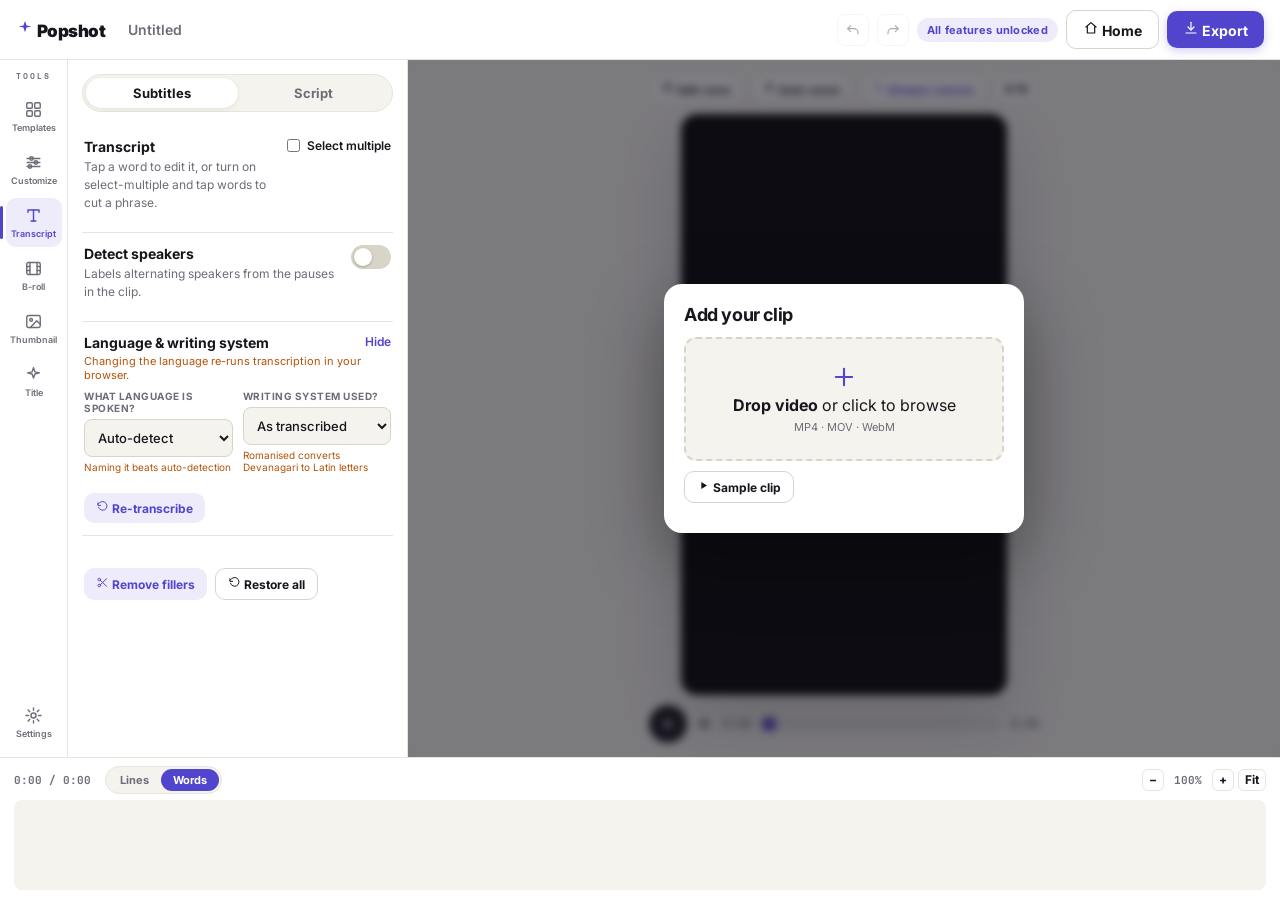
==== commit 05740bed: "Professional SVG icon set — no emoji in the UI - js/icons.js: hand-drawn stroke icon set on a 24 gri" ====
--- a/editor.html
+++ b/editor.html
@@ -12,14 +12,14 @@
 <body>
 
 <header class="topbar">
-  <a class="logo" href="index.html">✦ Popshot</a>
+  <a class="logo" href="index.html"><span data-icon="logo" data-icon-class="icon icon-logo"></span> Popshot</a>
   <input class="proj-name" id="projName" value="Untitled" spellcheck="false" aria-label="Project name">
   <div class="topbar-right">
-    <button class="tb-icon" id="undoBtn" title="Undo (⌘Z)" disabled>↶</button>
-    <button class="tb-icon" id="redoBtn" title="Redo (⇧⌘Z)" disabled>↷</button>
+    <button class="tb-icon" id="undoBtn" title="Undo (⌘Z)" disabled data-icon="undo"></button>
+    <button class="tb-icon" id="redoBtn" title="Redo (⇧⌘Z)" disabled data-icon="redo"></button>
     <span class="pill pill-soft">All features unlocked</span>
-    <a class="btn btn-plain" href="index.html">← Home</a>
-    <button class="btn btn-primary" id="exportOpenBtn">⬇ Export</button>
+    <a class="btn btn-plain" href="index.html"><span data-icon="home"></span> Home</a>
+    <button class="btn btn-primary" id="exportOpenBtn"><span data-icon="download"></span> Export</button>
   </div>
 </header>
 
@@ -28,13 +28,13 @@
   <!-- ── Tool rail ─────────────────────────────────────────────── -->
   <nav class="rail" id="rail">
     <span class="rail-label">TOOLS</span>
-    <button class="rail-btn" data-tool="templates" title="Templates"><i>🎨</i><span>Templates</span></button>
-    <button class="rail-btn" data-tool="customize" title="Customize"><i>🎚</i><span>Customize</span></button>
-    <button class="rail-btn active" data-tool="transcript" title="Transcript"><i>T</i><span>Transcript</span></button>
-    <button class="rail-btn" data-tool="broll" title="B-roll"><i>🎞</i><span>B-roll</span></button>
-    <button class="rail-btn" data-tool="thumbnail" title="Thumbnail"><i>🖼</i><span>Thumbnail</span></button>
-    <button class="rail-btn" data-tool="title" title="Title"><i>✦</i><span>Title</span></button>
-    <button class="rail-btn rail-bottom" data-tool="settings" title="Settings"><i>⚙︎</i><span>Settings</span></button>
+    <button class="rail-btn" data-tool="templates" title="Templates"><i data-icon="templates" data-icon-class="icon icon-rail"></i><span>Templates</span></button>
+    <button class="rail-btn" data-tool="customize" title="Customize"><i data-icon="sliders" data-icon-class="icon icon-rail"></i><span>Customize</span></button>
+    <button class="rail-btn active" data-tool="transcript" title="Transcript"><i data-icon="type" data-icon-class="icon icon-rail"></i><span>Transcript</span></button>
+    <button class="rail-btn" data-tool="broll" title="B-roll"><i data-icon="film" data-icon-class="icon icon-rail"></i><span>B-roll</span></button>
+    <button class="rail-btn" data-tool="thumbnail" title="Thumbnail"><i data-icon="image" data-icon-class="icon icon-rail"></i><span>Thumbnail</span></button>
+    <button class="rail-btn" data-tool="title" title="Title"><i data-icon="sparkle" data-icon-class="icon icon-rail"></i><span>Title</span></button>
+    <button class="rail-btn rail-bottom" data-tool="settings" title="Settings"><i data-icon="gear" data-icon-class="icon icon-rail"></i><span>Settings</span></button>
   </nav>
 
   <!-- ── Tool panel ────────────────────────────────────────────── -->
@@ -57,7 +57,7 @@
             <label class="tp-check"><input type="checkbox" id="multiSelect"> Select multiple</label>
           </div>
           <div class="tp-actions" id="multiActions" hidden>
-            <button class="btn btn-small" id="cutSelBtn">✂ Cut selected</button>
+            <button class="btn btn-small" id="cutSelBtn"><span data-icon="scissors" data-icon-class="icon icon-sm"></span> Cut selected</button>
             <button class="btn btn-small btn-plain" id="clearSelBtn">Clear</button>
           </div>
         </div>
@@ -99,14 +99,14 @@
                 <small>Romanised converts Devanagari to Latin letters</small>
               </label>
             </div>
-            <button class="btn btn-small" id="retranscribeBtn">↻ Re-transcribe</button>
+            <button class="btn btn-small" id="retranscribeBtn"><span data-icon="restore" data-icon-class="icon icon-sm"></span> Re-transcribe</button>
           </div>
         </div>
 
         <div class="tp-lines" id="tpLines"></div>
         <div class="tp-block tp-actions">
-          <button class="btn btn-small" id="fillerBtn">✂ Remove fillers</button>
-          <button class="btn btn-small btn-plain" id="restoreBtn">↺ Restore all</button>
+          <button class="btn btn-small" id="fillerBtn"><span data-icon="scissors" data-icon-class="icon icon-sm"></span> Remove fillers</button>
+          <button class="btn btn-small btn-plain" id="restoreBtn"><span data-icon="restore" data-icon-class="icon icon-sm"></span> Restore all</button>
           <span class="tp-count" id="wordCount"></span>
         </div>
       </div>
@@ -116,7 +116,7 @@
           <h3>Script</h3>
           <p class="tp-hint">The clip as prose — cut words are struck through. Copy it anywhere.</p>
           <div class="script-view" id="scriptView"></div>
-          <button class="btn btn-small" id="copyScriptBtn">⧉ Copy script</button>
+          <button class="btn btn-small" id="copyScriptBtn"><span data-icon="copy" data-icon-class="icon icon-sm"></span> Copy script</button>
         </div>
       </div>
     </section>
@@ -183,7 +183,7 @@
       <div class="tp-block">
         <h3>B-roll</h3>
         <p class="tp-hint">Cutaway images or clips that cover the video while your captions keep going. Paste or drop anywhere, or add at the playhead below. Drag blocks on the timeline to move and trim.</p>
-        <button class="btn btn-small" id="brollAddBtn">＋ Add at playhead</button>
+        <button class="btn btn-small" id="brollAddBtn"><span data-icon="plus" data-icon-class="icon icon-sm"></span> Add at playhead</button>
         <input type="file" id="brollFile" accept="image/*,video/*" hidden>
       </div>
       <div class="tp-block">
@@ -210,7 +210,7 @@
         <label class="tp-field"><span>Thumbnail text</span>
           <input type="text" id="thumbText" placeholder="Uses your hook by default">
         </label>
-        <button class="btn btn-small" id="thumbDownload">⬇ Download selected (PNG)</button>
+        <button class="btn btn-small" id="thumbDownload"><span data-icon="download" data-icon-class="icon icon-sm"></span> Download selected (PNG)</button>
       </div>
     </section>
 
@@ -226,7 +226,14 @@
           <input type="text" id="hookCustom" placeholder="Type a custom hook line…">
         </label>
         <label class="tp-check" style="margin-top:8px"><input type="checkbox" id="hookBurn"> Burn the hook into the video as an opening title (first 2.5 s)</label>
-        <label class="tp-check" style="margin-top:8px"><input type="checkbox" id="autoEmoji"> Auto emoji on highlight words 🔥</label>
+        <label class="tp-check" style="margin-top:8px"><input type="checkbox" id="autoEmoji"> Emphasis emoji on highlight words</label>
+        <label class="tp-check" style="margin-top:8px"><input type="checkbox" id="progressBar"> Burn a progress bar along the bottom</label>
+        <label class="tp-check" style="margin-top:8px"><input type="checkbox" id="sfxToggle"> Punch-in sound effects (with auto-zoom)</label>
+      </div>
+      <div class="tp-block">
+        <h3>Flat zones</h3>
+        <p class="tp-hint">Stretches with no keyword, punch-in or b-roll for 6&nbsp;s+ — where thumbs leave. Marked red on the timeline.</p>
+        <div id="flatZoneList"></div>
       </div>
       <div class="tp-block">
         <h3>First 3 seconds</h3>
@@ -246,6 +253,7 @@
           </select>
           <small>Runs in your browser — nothing is uploaded.</small>
         </label>
+        <p class="tp-hint" id="aiStatus">AI highlight picking: checking…</p>
       </div>
       <div class="tp-block">
         <h3>Clip</h3>
@@ -259,9 +267,9 @@
   <main class="stage">
     <div class="stage-inner">
       <div class="canvas-pills">
-        <button class="cpill" id="safeBtn">Safe zone</button>
-        <button class="cpill" id="zoomBtn" title="Automatic punch-ins on keywords and new sentences">🎥 Auto-zoom</button>
-        <button class="cpill cpill-hero" id="cutoutBtn">✨ Get sharper cutouts</button>
+        <button class="cpill" id="safeBtn"><span data-icon="target" data-icon-class="icon icon-sm"></span> Safe zone</button>
+        <button class="cpill" id="zoomBtn" title="Automatic punch-ins on keywords and new sentences"><span data-icon="zoom" data-icon-class="icon icon-sm"></span> Auto-zoom</button>
+        <button class="cpill cpill-hero" id="cutoutBtn"><span data-icon="sparkles" data-icon-class="icon icon-sm"></span> Sharper cutouts</button>
         <div class="cpill-select">
           <select id="aspectSel" aria-label="Aspect ratio">
             <option value="9:16" selected>9:16</option>
@@ -275,8 +283,8 @@
       </div>
 
       <div class="transport">
-        <button id="playBtn" class="t-play" title="Play / pause (Space)">▶</button>
-        <button id="muteBtn" class="t-icon" title="Mute">🔊</button>
+        <button id="playBtn" class="t-play" title="Play / pause (Space)" data-icon="play"></button>
+        <button id="muteBtn" class="t-icon" title="Mute" data-icon="volume"></button>
         <span class="t-time" id="timeCur">0:00</span>
         <input type="range" id="scrubber" min="0" max="100" value="0" step="0.01">
         <span class="t-time" id="timeDur">0:00</span>
@@ -288,13 +296,13 @@
       <div class="se-card">
         <h2>Add your clip</h2>
         <div class="se-drop" id="dropzone">
-          <div class="se-plus">＋</div>
+          <div class="se-plus" data-icon="plus" data-icon-class="icon icon-lg"></div>
           <p><strong>Drop video</strong> or click to browse</p>
           <span>MP4 · MOV · WebM</span>
           <input type="file" id="fileInput" accept="video/*" hidden>
         </div>
         <div class="se-samples" id="sampleRow">
-          <button class="btn btn-small btn-plain" data-sample="assets/demo.mp4">▶ Sample clip</button>
+          <button class="btn btn-small btn-plain" data-sample="assets/demo.mp4"><span data-icon="play" data-icon-class="icon icon-sm"></span> Sample clip</button>
         </div>
         <div id="transcribeCard" hidden>
           <button class="btn btn-primary" id="transcribeBtn" style="width:100%">Transcribe clip →</button>
@@ -325,7 +333,7 @@
     <div class="tl-zoom">
       <button class="tl-btn" id="tlZoomOut" title="Zoom out">−</button>
       <span class="tl-zoom-val" id="tlZoomVal">100%</span>
-      <button class="tl-btn" id="tlZoomIn" title="Zoom in">＋</button>
+      <button class="tl-btn" id="tlZoomIn" title="Zoom in">+</button>
       <button class="tl-btn tl-fit" id="tlFit">Fit</button>
     </div>
   </div>
@@ -337,11 +345,11 @@
   <div class="modal">
     <div class="modal-head">
       <h2>Export your short</h2>
-      <button class="tb-icon" id="exportCloseBtn">✕</button>
+      <button class="tb-icon" id="exportCloseBtn" data-icon="x"></button>
     </div>
     <p class="tp-hint">The export renders the exact composition in the preview — captions, b-roll, hook and all.</p>
     <div class="export-meta" id="exportMeta"></div>
-    <button class="btn btn-primary btn-big" id="exportBtn">⬇ Render &amp; download</button>
+    <button class="btn btn-primary btn-big" id="exportBtn"><span data-icon="download"></span> Render &amp; download</button>
     <button class="btn btn-plain" id="cancelExportBtn" hidden>Cancel</button>
     <div class="progress" id="exportProgress" hidden>
       <div class="progress-msg" id="exportMsg">Rendering…</div>
@@ -349,7 +357,7 @@
     </div>
     <p class="tp-hint" id="exportNote"></p>
     <div class="export-done" id="exportDone" hidden>
-      <h3>✅ Ready to post</h3>
+      <h3><span data-icon="check" data-icon-class="icon icon-good"></span> Ready to post</h3>
       <p id="exportDoneMsg"></p>
       <a class="btn btn-primary" id="downloadLink" download>Save video</a>
     </div>
--- a/css/editor.css
+++ b/css/editor.css
@@ -17,6 +17,17 @@
 
 * { box-sizing: border-box; margin: 0; padding: 0; }
 [hidden] { display: none !important; }
+
+/* inline SVG icons — sized by context, colored by currentColor */
+.icon { width: 16px; height: 16px; vertical-align: -3px; display: inline-block; }
+.icon-sm { width: 13px; height: 13px; vertical-align: -2px; }
+.icon-xs { width: 10px; height: 10px; vertical-align: -1px; }
+.icon-lg { width: 28px; height: 28px; }
+.icon-rail { width: 19px; height: 19px; }
+.icon-logo { width: 18px; height: 18px; vertical-align: -3px; color: var(--brand); }
+.icon-good { color: #15803d; }
+.icon-warn { color: #b45309; }
+[data-icon] { display: inline-flex; align-items: center; justify-content: center; }
 html, body { height: 100%; }
 body {
   font-family: Inter, -apple-system, system-ui, sans-serif;
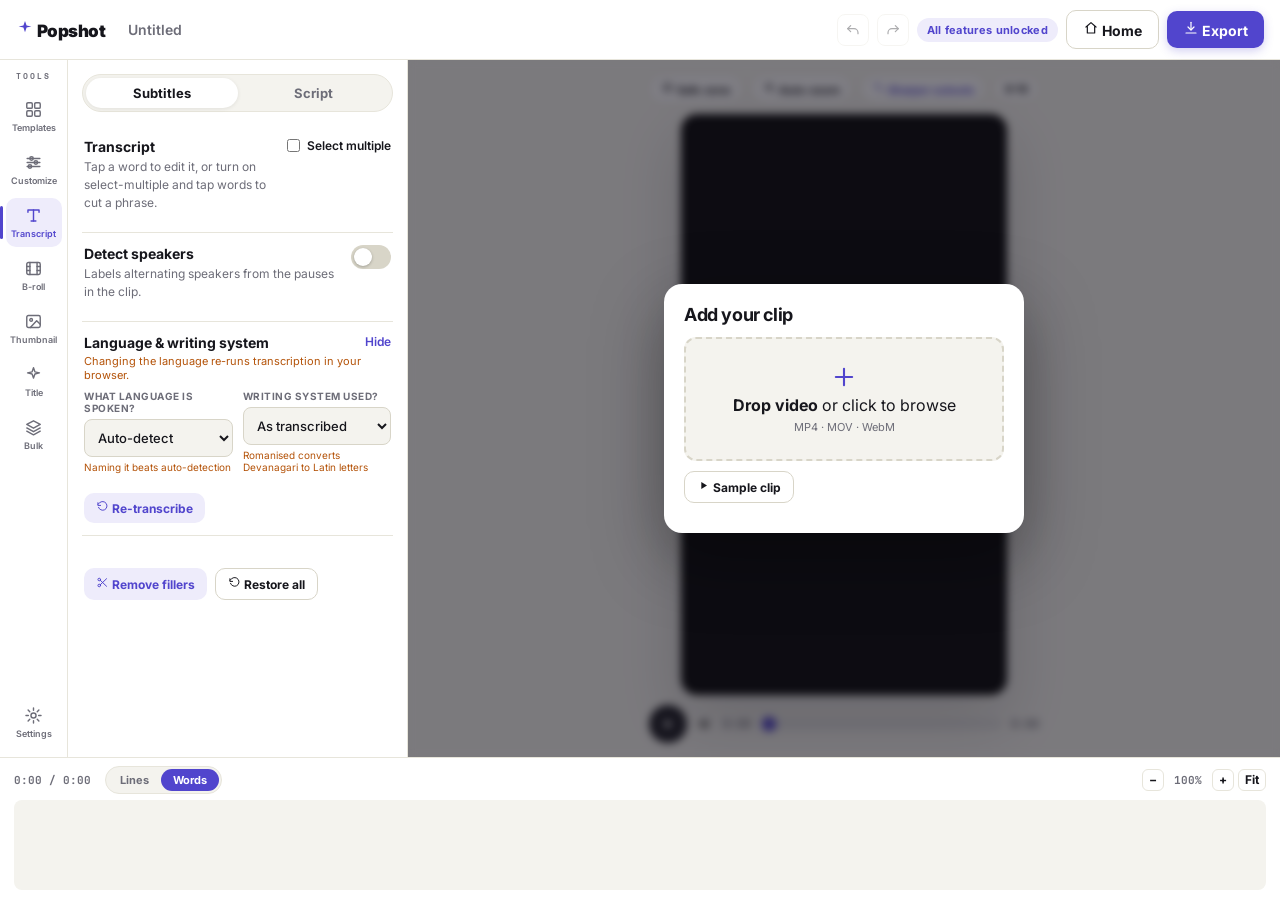
==== commit a050f4c5: "Editable hook title, bulk captioning, WhatsApp/Instagram-safe exports - Hook title is now fully edit" ====
--- a/editor.html
+++ b/editor.html
@@ -34,6 +34,7 @@
     <button class="rail-btn" data-tool="broll" title="B-roll"><i data-icon="film" data-icon-class="icon icon-rail"></i><span>B-roll</span></button>
     <button class="rail-btn" data-tool="thumbnail" title="Thumbnail"><i data-icon="image" data-icon-class="icon icon-rail"></i><span>Thumbnail</span></button>
     <button class="rail-btn" data-tool="title" title="Title"><i data-icon="sparkle" data-icon-class="icon icon-rail"></i><span>Title</span></button>
+    <button class="rail-btn" data-tool="bulk" title="Bulk captioning"><i data-icon="stack" data-icon-class="icon icon-rail"></i><span>Bulk</span></button>
     <button class="rail-btn rail-bottom" data-tool="settings" title="Settings"><i data-icon="gear" data-icon-class="icon icon-rail"></i><span>Settings</span></button>
   </nav>
 
@@ -165,6 +166,19 @@
         <label class="tp-field color-field"><span>Highlight color</span>
           <input type="color" id="ftActive" value="#ffe600">
         </label>
+        <label class="tp-field"><span>Finish</span>
+          <select id="ftFinish">
+            <option value="">Style default</option>
+            <option value="soft">Soft lift — floating shadow</option>
+            <option value="hard">Hard punch — offset print shadow</option>
+            <option value="contour">Contour — clean outline</option>
+            <option value="neon">Neon — highlight-color glow</option>
+            <option value="clean">Clean — no effects</option>
+          </select>
+        </label>
+        <label class="tp-field"><span>Finish intensity <b id="ftFxVal">100%</b></span>
+          <input type="range" id="ftFx" min="50" max="160" value="100" step="5">
+        </label>
       </div>
       <div class="tp-block">
         <button class="btn btn-small btn-plain" id="ftReset">↺ Reset to style defaults</button>
@@ -225,7 +239,41 @@
         <label class="tp-field"><span>Or write your own</span>
           <input type="text" id="hookCustom" placeholder="Type a custom hook line…">
         </label>
-        <label class="tp-check" style="margin-top:8px"><input type="checkbox" id="hookBurn"> Burn the hook into the video as an opening title (first 2.5 s)</label>
+        <label class="tp-check" style="margin-top:8px"><input type="checkbox" id="hookBurn"> Burn the hook into the video as an opening title</label>
+        <div id="hookStyleBlock" hidden style="margin-top:10px">
+          <p class="tp-hint">Style the opening title — or drag it right on the video.</p>
+          <div class="tp-two">
+            <label class="tp-field"><span>Font</span>
+              <select id="hsFont">
+                <option value='"Archivo Black", Inter, sans-serif'>Archivo Black — poster</option>
+                <option value='Anton, sans-serif'>Anton — condensed impact</option>
+                <option value='Gloock, serif'>Gloock — fashion didone</option>
+                <option value='"Instrument Serif", serif'>Instrument Serif — editorial</option>
+                <option value='"Alfa Slab One", serif'>Alfa Slab One — letterpress</option>
+                <option value='"Bebas Neue", sans-serif'>Bebas Neue — tall caps</option>
+                <option value='"Permanent Marker", cursive'>Permanent Marker — handwritten</option>
+                <option value='Inter, sans-serif'>Inter — clean neutral</option>
+              </select>
+            </label>
+            <label class="tp-field"><span>Case</span>
+              <select id="hsCase"><option value="upper">UPPERCASE</option><option value="as-is">As written</option></select>
+            </label>
+          </div>
+          <div class="tp-two">
+            <label class="tp-field"><span>Size <b id="hsSizeVal">5.5%</b></span>
+              <input type="range" id="hsSize" min="35" max="110" value="55" step="5">
+            </label>
+            <label class="tp-field"><span>Shows for <b id="hsDurVal">2.5s</b></span>
+              <input type="range" id="hsDur" min="10" max="60" value="25" step="5">
+            </label>
+          </div>
+          <div class="tp-two">
+            <label class="tp-field color-field"><span>Color</span><input type="color" id="hsColor" value="#ffffff"></label>
+            <label class="tp-field"><span>Outline</span>
+              <select id="hsStroke"><option value="">Black outline</option><option value="none">No outline</option></select>
+            </label>
+          </div>
+        </div>
         <label class="tp-check" style="margin-top:8px"><input type="checkbox" id="autoEmoji"> Emphasis emoji on highlight words</label>
         <label class="tp-check" style="margin-top:8px"><input type="checkbox" id="progressBar"> Burn a progress bar along the bottom</label>
         <label class="tp-check" style="margin-top:8px"><input type="checkbox" id="sfxToggle"> Punch-in sound effects (with auto-zoom)</label>
@@ -239,6 +287,23 @@
         <h3>First 3 seconds</h3>
         <p class="tp-hint">How the opening reads — the scroll-past decision happens here.</p>
         <div id="hookReport" class="hook-report"></div>
+      </div>
+    </section>
+
+    <!-- BULK -->
+    <section class="tp" id="tp-bulk" hidden>
+      <div class="tp-block">
+        <h3>Bulk captioning</h3>
+        <p class="tp-hint">Add as many clips as you want — no limits. Each is transcribed with the local model and styled with your current template and settings. Preview, approve, then process the lot.</p>
+        <button class="btn btn-small" id="bulkAddBtn"><span data-icon="plus" data-icon-class="icon icon-sm"></span> Add videos</button>
+        <input type="file" id="bulkFiles" accept="video/*" multiple hidden>
+      </div>
+      <div class="tp-block">
+        <div class="bulk-list" id="bulkList"><p class="tp-hint">No clips queued yet.</p></div>
+      </div>
+      <div class="tp-block tp-actions">
+        <button class="btn btn-small" id="bulkApproveAll">Approve all ready</button>
+        <button class="btn btn-primary" id="bulkProcess" style="margin-left:auto">Process approved</button>
       </div>
     </section>
 
--- a/css/editor.css
+++ b/css/editor.css
@@ -228,6 +228,18 @@
 .broll-item .bi-del { border: none; background: none; color: var(--muted); cursor: pointer; font-size: 13px; }
 .broll-item .bi-del:hover { color: #b3261e; }
 
+/* bulk captioning */
+.bulk-list { display: flex; flex-direction: column; gap: 8px; }
+.bulk-item {
+  display: flex; align-items: center; gap: 8px; background: var(--bg);
+  border: 1px solid var(--line); border-radius: 10px; padding: 9px 11px;
+}
+.bulk-item .bi-meta { flex: 1; min-width: 0; }
+.bulk-approved { border-color: var(--brand); background: var(--brand-soft); }
+.bulk-rendering { border-color: #b45309; }
+.bulk-done { border-color: #15803d; }
+.bulk-error { border-color: #b3261e; }
+
 /* thumbnails */
 .concept-grid { display: grid; grid-template-columns: repeat(2, 1fr); gap: 10px; padding: 10px 0; }
 .concept {
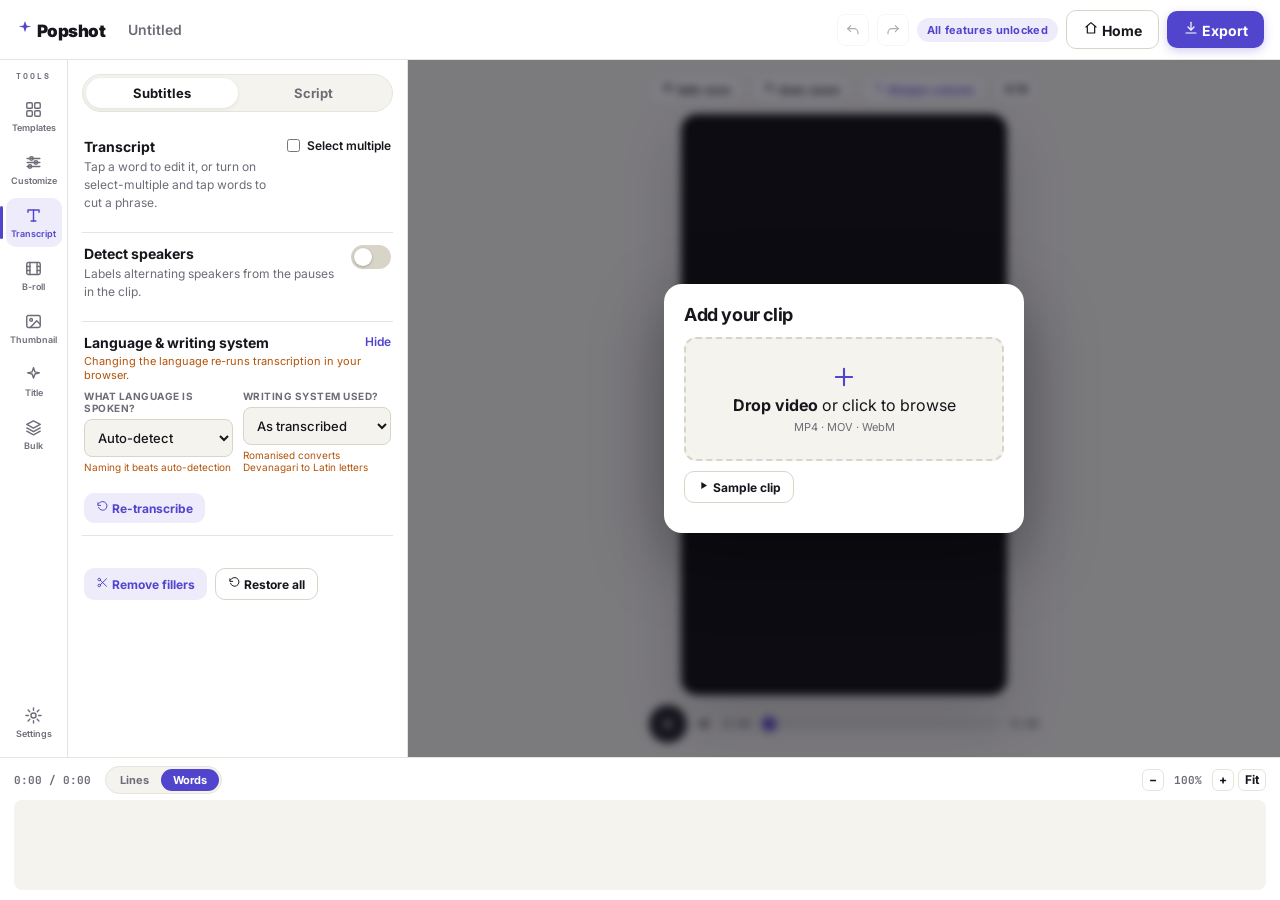
==== commit b650a8e4: "Transcription accuracy: best-model default, VAD, Hinglish dictionary The 'minty for minute' class of" ====
--- a/editor.html
+++ b/editor.html
@@ -318,6 +318,13 @@
           </select>
           <small>Runs in your browser — nothing is uploaded.</small>
         </label>
+        <label class="tp-field" id="accRow" hidden><span>Local model accuracy</span>
+          <select id="accSel">
+            <option value="best" selected>Best — full large-v3 (sharpest, default)</option>
+            <option value="fast">Fast — large-v3-turbo</option>
+          </select>
+          <small>Best is the strongest choice for mixed Hindi–English speech.</small>
+        </label>
         <p class="tp-hint" id="aiStatus">AI highlight picking: checking…</p>
       </div>
       <div class="tp-block">
